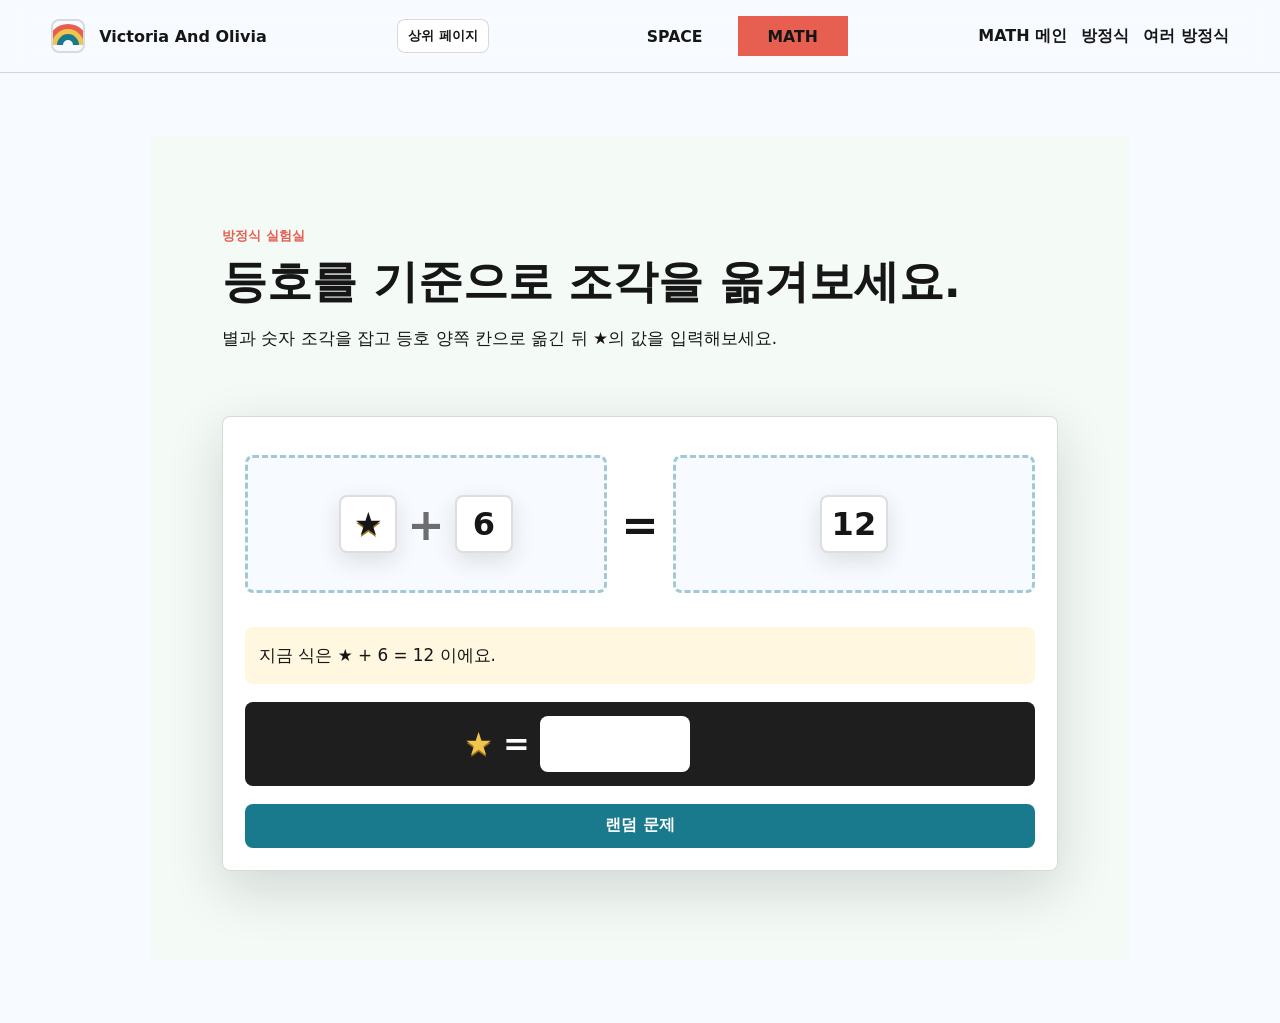
==== math-equation.html @ a4e1ad82 "Refine Victoria flow, space game structure, and UI updates" ====
<!doctype html>
<html lang="ko">
  <head>
    <meta charset="UTF-8" />
    <meta name="viewport" content="width=device-width, initial-scale=1.0" />
    <title>Math Equation</title>
    <link rel="stylesheet" href="src/styles.css" />
  </head>
  <body>
    <header class="topbar">
      <a class="brand" href="index.html" aria-label="Victoria And Olivia home">
        <span class="brand-mark" aria-hidden="true">
          <span class="rainbow-band rainbow-band-red"></span>
          <span class="rainbow-band rainbow-band-sun"></span>
          <span class="rainbow-band rainbow-band-sea"></span>
        </span>
        <span>Victoria And Olivia</span>
      </a>
      <button class="subtopic-link topbar-back-button" type="button" data-back-button data-back-fallback="math.html">상위 페이지</button>
      <div class="topic-switch" aria-label="주제 선택">
        <a class="topic-button" href="index.html#earth-return-game">SPACE</a>
        <a class="topic-button is-active" href="math.html">MATH</a>
      </div>
      <nav class="nav-links" aria-label="수학 페이지 이동">
        <a href="math.html">MATH 메인</a>
        <a href="math-equation.html">방정식</a>
        <a href="math-multi-equation.html">여러 방정식</a>
      </nav>
    </header>

    <main class="math-game-main">
      <section class="equation-section single-column" aria-labelledby="equation-title">
        <div class="equation-copy">
          <p class="eyebrow">방정식 실험실</p>
          <h1 id="equation-title">등호를 기준으로 조각을 옮겨보세요.</h1>
          <p>별과 숫자 조각을 잡고 등호 양쪽 칸으로 옮긴 뒤 ★의 값을 입력해보세요.</p>
        </div>
        <div class="equation-lab" aria-label="별 더하기 숫자 방정식 활동">
          <div class="equation-board">
            <div class="equation-side" data-equation-side="left">
              <div class="term-list" id="leftEquationTerms" aria-label="등호 앞쪽 조각"></div>
            </div>
            <span class="equals-sign">=</span>
            <div class="equation-side" data-equation-side="right">
              <div class="term-list" id="rightEquationTerms" aria-label="등호 뒤쪽 조각"></div>
            </div>
          </div>
          <div class="equation-tool-row" aria-label="방정식 안내">
            <p id="equationStatus">★와 숫자를 등호 양쪽 칸으로 끌어보세요.</p>
          </div>
          <div class="equation-result" aria-live="polite">
            <span class="star-symbol" aria-label="별">★</span>
            <span>=</span>
            <input id="starAnswerInput" class="star-answer-input" type="text" inputmode="numeric" aria-label="별의 값" />
            <span class="answer-feedback" id="answerFeedback"></span>
          </div>
          <button id="equationResetButton" type="button">랜덤 문제</button>
        </div>
      </section>
    </main>

    <script src="src/back-button.js"></script>
    <script src="src/math-equation.js"></script>
  </body>
</html>
---- src/styles.css ----
:root {
  --ink: #161616;
  --paper: #f7fbff;
  --sea: #187a8c;
  --leaf: #2f7d4b;
  --sun: #f1c44e;
  --coral: #e65f51;
  --violet: #6f5aa8;
  --line: rgba(22, 22, 22, 0.16);
  --shadow: 0 18px 55px rgba(22, 22, 22, 0.16);
}

* {
  box-sizing: border-box;
}

html {
  scroll-behavior: smooth;
}

body {
  margin: 0;
  color: var(--ink);
  background: var(--paper);
  font-family: Inter, ui-sans-serif, system-ui, -apple-system, BlinkMacSystemFont, "Segoe UI", sans-serif;
}

button,
a {
  font: inherit;
}

a {
  color: inherit;
  text-decoration: none;
}

[hidden] {
  display: none !important;
}

.profile-picker {
  display: grid;
  min-height: 100vh;
  place-items: center;
  padding: clamp(24px, 6vw, 72px);
  background:
    linear-gradient(135deg, #eaf8ff 0%, #f9fff2 52%, #fff3ed 100%);
}

.profile-picker-inner {
  display: grid;
  justify-items: center;
  gap: 18px;
  width: min(720px, 100%);
  text-align: center;
}

.brand-mark.profile-rainbow {
  position: relative;
  width: 118px;
  height: 118px;
  overflow: visible;
  background: transparent;
  border: 0;
  border-radius: 0;
  box-shadow: none;
}

.brand-mark.profile-rainbow .rainbow-band {
  left: 50%;
  bottom: -36px;
  width: 142px;
  height: 142px;
  border-width: 14px;
  border-top-color: transparent;
  border-right-color: transparent;
  border-bottom-color: transparent;
  border-left-color: transparent;
  border-radius: 50%;
  transform: translateX(-50%) rotate(-45deg);
}

.brand-mark.profile-rainbow .rainbow-band-sun {
  bottom: -26px;
  width: 112px;
  height: 112px;
}

.brand-mark.profile-rainbow .rainbow-band-sea {
  bottom: -16px;
  width: 82px;
  height: 82px;
}

.brand-mark.profile-rainbow .rainbow-band-red {
  border-top-color: #ed4a3c;
  border-right-color: #ed4a3c;
}

.brand-mark.profile-rainbow .rainbow-band-sun {
  border-top-color: #f6c333;
  border-right-color: #f6c333;
}

.brand-mark.profile-rainbow .rainbow-band-sea {
  border-top-color: #0f8cad;
  border-right-color: #0f8cad;
}

.profile-brand-title {
  margin: 0;
  color: #131313;
  font-size: clamp(2.6rem, 8.2vw, 5rem);
  font-weight: 900;
  line-height: 1.03;
  text-shadow: 0 2px 0 rgba(255, 255, 255, 0.7);
}

.profile-picker h1 {
  max-width: 680px;
  margin-bottom: 6px;
}

.profile-actions {
  display: grid;
  grid-template-columns: repeat(2, minmax(150px, 1fr));
  gap: 12px;
  width: min(420px, 100%);
}

.profile-button {
  min-height: 96px;
  font-size: 1.85rem;
  letter-spacing: 0;
}

.profile-button[data-profile-choice="olivia"] {
  background: var(--coral);
}

.profile-note {
  max-width: 520px;
}

.topbar {
  position: sticky;
  top: 0;
  z-index: 10;
  display: flex;
  flex-wrap: wrap;
  align-items: center;
  justify-content: space-between;
  gap: 24px;
  padding: 16px clamp(18px, 4vw, 52px);
  background: rgba(247, 251, 255, 0.88);
  border-bottom: 1px solid var(--line);
  backdrop-filter: blur(14px);
}

.brand,
.nav-links {
  display: flex;
  align-items: center;
  gap: 14px;
}

.brand {
  font-weight: 800;
}

.topic-switch {
  display: inline-flex;
  gap: 8px;
}

.topic-button {
  display: inline-flex;
  align-items: center;
  justify-content: center;
  min-height: 40px;
  min-width: 110px;
  padding: 8px 14px;
  border: 2px solid transparent;
  font-size: 0.98rem;
  font-weight: 900;
}

.topic-button.is-active {
  background: var(--coral);
}

.brand-mark {
  position: relative;
  display: block;
  width: 34px;
  height: 34px;
  overflow: hidden;
  background: #f7fbff;
  border: 2px solid rgba(22, 22, 22, 0.14);
  border-radius: 8px;
}

.rainbow-band {
  position: absolute;
  left: 50%;
  bottom: -15px;
  width: 42px;
  height: 42px;
  border: 6px solid;
  border-bottom-color: transparent;
  border-left-color: transparent;
  border-radius: 50%;
  transform: translateX(-50%) rotate(-45deg);
}

.rainbow-band-red {
  border-top-color: var(--coral);
  border-right-color: var(--coral);
}

.rainbow-band-sun {
  bottom: -10px;
  width: 32px;
  height: 32px;
  border-top-color: var(--sun);
  border-right-color: var(--sun);
}

.rainbow-band-sea {
  bottom: -5px;
  width: 22px;
  height: 22px;
  border-top-color: var(--sea);
  border-right-color: var(--sea);
}

.nav-links {
  font-weight: 700;
}

.subtopic-nav {
  display: flex;
  flex-wrap: wrap;
  gap: 8px;
  width: 100%;
  padding-top: 8px;
  border-top: 1px solid var(--line);
}

.subtopic-link {
  display: inline-flex;
  align-items: center;
  justify-content: center;
  min-height: 34px;
  padding: 6px 10px;
  color: var(--ink);
  background: #fff;
  border: 1px solid var(--line);
  border-radius: 8px;
  font-size: 0.84rem;
  font-weight: 800;
  text-decoration: none;
  cursor: pointer;
}

.subtopic-link:hover {
  background: #f2fff5;
}

.game-shell {
  display: grid;
  grid-template-columns: minmax(220px, 0.8fr) minmax(420px, 1.8fr) minmax(220px, 0.7fr);
  gap: clamp(16px, 2.2vw, 32px);
  align-items: stretch;
  min-height: calc(100vh - 68px);
  padding: clamp(18px, 4vw, 52px);
  background:
    radial-gradient(circle at 20% 10%, rgba(241, 196, 78, 0.28), transparent 25%),
    linear-gradient(135deg, #eaf8ff 0%, #f9fff2 52%, #fff3ed 100%);
}

.game-copy,
.toolbox,
.learn-section,
.playground-section {
  align-self: center;
}

.eyebrow {
  margin: 0 0 12px;
  color: var(--coral);
  font-size: 0.82rem;
  font-weight: 900;
  letter-spacing: 0;
  text-transform: uppercase;
}

h1,
h2,
h3,
p {
  overflow-wrap: anywhere;
}

h1 {
  margin: 0 0 18px;
  font-size: 2.8rem;
  line-height: 1.04;
}

h2 {
  margin: 0 0 18px;
  font-size: 2.3rem;
  line-height: 1.08;
}

h3 {
  margin: 0 0 10px;
}

p {
  margin: 0;
  font-size: 1.05rem;
  line-height: 1.7;
}

.game-stage {
  position: relative;
  align-self: center;
  overflow: hidden;
  background: #070a12;
  border: 4px solid #111;
  border-radius: 8px;
  box-shadow: var(--shadow);
}

#spaceCanvas {
  display: block;
  width: 100%;
  height: auto;
  aspect-ratio: 12 / 7;
  touch-action: none;
}

.hud {
  display: flex;
  align-items: center;
  justify-content: space-between;
  gap: 14px;
  padding: 14px;
  color: #fff;
  background: #111820;
  border-top: 1px solid rgba(255, 255, 255, 0.18);
}

.hud strong,
.hud span {
  display: block;
}

.hud span {
  color: rgba(255, 255, 255, 0.78);
  font-size: 0.92rem;
}

.hud-actions,
.toolbox,
.level-picker {
  display: grid;
  gap: 10px;
}

button {
  min-height: 44px;
  padding: 10px 16px;
  color: #fff;
  background: var(--sea);
  border: 0;
  border-radius: 8px;
  cursor: pointer;
  font-weight: 800;
}

button:hover {
  filter: brightness(1.08);
}

.toolbox {
  padding: 20px;
  background: rgba(255, 255, 255, 0.62);
  border: 1px solid var(--line);
  border-radius: 8px;
}

.tool-card {
  display: flex;
  align-items: center;
  justify-content: flex-start;
  gap: 12px;
  color: var(--ink);
  background: #fff;
  border: 2px solid transparent;
}

.tool-card.is-active {
  border-color: var(--sea);
}

.level-picker {
  margin-top: 8px;
  padding-top: 14px;
  border-top: 1px solid var(--line);
}

.level-picker h3 {
  margin: 0;
  font-size: 1rem;
}

.level-button {
  justify-content: flex-start;
  color: var(--ink);
  background: #fff;
  border: 2px solid transparent;
  text-align: left;
}

.level-button.is-active {
  border-color: var(--coral);
}

.level-button.is-complete {
  background: #f2fff5;
}

.tool-icon {
  width: 28px;
  height: 28px;
  border-radius: 50%;
}

.tool-icon.planet {
  background: radial-gradient(circle at 35% 30%, #fff7bd 0 12%, var(--sun) 13% 45%, #cc7d2b 46% 100%);
}

.tool-icon.heavy {
  background: radial-gradient(circle at 35% 30%, #baf4ff 0 12%, var(--sea) 13% 45%, #104f5e 46% 100%);
}

.toolbox p {
  font-size: 0.96rem;
}

.learn-section,
.equation-section,
.playground-section {
  padding: clamp(48px, 7vw, 88px) clamp(18px, 6vw, 72px);
}

.rule-grid {
  display: grid;
  grid-template-columns: repeat(3, minmax(0, 1fr));
  gap: 16px;
}

.rule-card {
  min-height: 180px;
  padding: 22px;
  background: #fff;
  border: 1px solid var(--line);
  border-radius: 8px;
}

.rule-card:nth-child(1) {
  border-top: 8px solid var(--leaf);
}

.rule-card:nth-child(2) {
  border-top: 8px solid var(--sun);
}

.rule-card:nth-child(3) {
  border-top: 8px solid var(--violet);
}

.equation-section {
  display: grid;
  grid-template-columns: minmax(240px, 0.9fr) minmax(420px, 1.4fr);
  gap: clamp(22px, 5vw, 70px);
  align-items: center;
  background: #f4fbf7;
}

.equation-lab {
  display: grid;
  gap: 18px;
  padding: 22px;
  background: #fff;
  border: 1px solid var(--line);
  border-radius: 8px;
  box-shadow: var(--shadow);
}

.equation-board {
  display: grid;
  grid-template-columns: minmax(0, 1fr) auto minmax(0, 1fr);
  gap: 14px;
  align-items: center;
  min-height: 170px;
}

.equation-side {
  position: relative;
  display: grid;
  align-items: center;
  justify-items: center;
  gap: 14px;
  min-height: 138px;
  padding: 18px;
  background: #f7fbff;
  border: 3px dashed rgba(24, 122, 140, 0.38);
  border-radius: 8px;
  font-size: 2.8rem;
  font-weight: 900;
}

.equation-side.is-dragging-over {
  background: #f2fff5;
  border-color: var(--leaf);
}

.term-list {
  display: flex;
  flex-wrap: wrap;
  align-items: center;
  justify-content: center;
  gap: 10px;
  min-height: 72px;
  width: 100%;
}

.equals-sign {
  font-size: 2.8rem;
  font-weight: 900;
}

.star-symbol {
  color: var(--sun);
  text-shadow: 0 2px 0 #9f6f17;
}

.equation-term {
  display: inline-grid;
  min-width: 58px;
  min-height: 58px;
  place-items: center;
  padding: 4px 10px;
  color: var(--ink);
  background: #fff;
  border: 2px solid rgba(22, 22, 22, 0.14);
  border-radius: 8px;
  box-shadow: 0 8px 22px rgba(22, 22, 22, 0.12);
  font-size: 2rem;
  font-weight: 900;
  cursor: grab;
  user-select: none;
}

.equation-term:active {
  cursor: grabbing;
}

.term-operator {
  color: rgba(22, 22, 22, 0.62);
}

.empty-side-zero {
  color: rgba(22, 22, 22, 0.46);
}

.equation-tool-row {
  display: grid;
  gap: 8px;
  padding: 14px;
  background: #fff7df;
  border-radius: 8px;
}

.equation-result {
  display: flex;
  flex-wrap: wrap;
  align-items: center;
  justify-content: center;
  gap: 10px;
  min-height: 64px;
  padding: 14px;
  color: #fff;
  background: #1e1e1e;
  border-radius: 8px;
  font-size: 2rem;
  font-weight: 900;
  text-align: center;
}

.star-answer-input {
  width: min(150px, 42vw);
  min-height: 56px;
  padding: 8px 12px;
  color: var(--ink);
  background: #fff;
  border: 2px solid rgba(255, 255, 255, 0.72);
  border-radius: 8px;
  font: inherit;
  font-size: 1.6rem;
  text-align: center;
}

.star-answer-input:focus {
  outline: 3px solid var(--sun);
  outline-offset: 2px;
}

.answer-feedback {
  min-width: 116px;
  color: var(--sun);
  font-size: 1.1rem;
}

.answer-feedback.is-correct {
  color: #9ce6a8;
}

.answer-feedback.is-incorrect {
  color: #ffb2aa;
}

.playground-section {
  color: #fff;
  background: #1e1e1e;
}

.math-home-main,
.math-game-main {
  padding: clamp(24px, 5vw, 64px);
}

.math-home-hero {
  margin-bottom: 20px;
}

.math-card-grid {
  display: grid;
  grid-template-columns: repeat(2, minmax(0, 1fr));
  gap: 16px;
}

.math-card {
  display: grid;
  align-content: start;
  gap: 12px;
  min-height: 220px;
  padding: 20px;
  background: #fff;
  border: 1px solid var(--line);
  border-radius: 8px;
}

.math-card h2,
.math-card p {
  margin: 0;
}

.math-card-link {
  display: inline-flex;
  align-items: center;
  justify-content: center;
  min-height: 42px;
  max-width: 140px;
  padding: 8px 12px;
  color: #fff;
  background: var(--sea);
  border-radius: 8px;
  font-weight: 800;
}

.equation-section.single-column {
  grid-template-columns: 1fr;
  max-width: 980px;
  margin-inline: auto;
}

.mini-game-grid {
  display: grid;
  grid-template-columns: repeat(3, minmax(0, 1fr));
  gap: 14px;
  margin: 22px 0 0;
}

.mini-game {
  display: grid;
  align-content: start;
  gap: 14px;
  min-height: 360px;
  padding: 18px;
  background: rgba(255, 255, 255, 0.1);
  border: 1px solid rgba(255, 255, 255, 0.2);
  border-radius: 8px;
}

.mini-game h3,
.mini-game p {
  margin: 0;
}

.mini-game h3 {
  font-size: 1.35rem;
}

.mini-game button {
  background: var(--sea);
}

.star-pad-grid,
.satellite-grid {
  display: grid;
  grid-template-columns: repeat(2, minmax(0, 1fr));
  gap: 10px;
}

.satellite-grid {
  grid-template-columns: repeat(3, minmax(0, 1fr));
}

.star-pad,
.satellite-cell,
.fuel-choice {
  min-height: 64px;
  color: var(--ink);
  background: #fff;
}

.star-pad {
  color: var(--sun);
  font-size: 1.7rem;
  text-shadow: 0 2px 0 #9f6f17;
}

.star-pad.is-lit {
  color: #fff;
  background: var(--sun);
  transform: translateY(-2px);
}

.satellite-cell.is-found,
.fuel-choice.is-correct {
  color: #fff;
  background: var(--leaf);
}

.satellite-cell.is-missed,
.fuel-choice.is-incorrect {
  color: #fff;
  background: var(--coral);
}

.fuel-prompt {
  display: grid;
  min-height: 76px;
  place-items: center;
  color: var(--ink);
  background: #fff7df;
  border-radius: 8px;
  font-size: 2rem;
  font-weight: 800;
}

.fuel-choices {
  display: grid;
  grid-template-columns: repeat(3, minmax(0, 1fr));
  gap: 10px;
}

.mini-game-status {
  min-height: 52px;
}

.equation-quiz-progress {
  font-size: 0.95rem;
  font-weight: 800;
}

.equation-quiz-list {
  display: grid;
  gap: 10px;
  margin: 0;
  padding: 0;
  list-style: none;
}

.equation-quiz-item {
  display: grid;
  grid-template-columns: 80px minmax(320px, 1fr) minmax(90px, 120px) minmax(140px, 1fr);
  gap: 10px;
  align-items: center;
  padding: 10px;
  background: #fff;
  border: 1px solid var(--line);
  border-radius: 8px;
}

.equation-quiz-expression {
  color: var(--ink);
  font-weight: 800;
}

.equation-quiz-input {
  min-height: 40px;
  padding: 6px 8px;
  border: 2px solid var(--line);
  border-radius: 8px;
  font: inherit;
  font-weight: 700;
  text-align: center;
}

.equation-quiz-board {
  display: grid;
  grid-template-columns: minmax(0, 1fr) auto minmax(0, 1fr);
  align-items: center;
  gap: 8px;
}

.equation-quiz-side {
  display: flex;
  flex-wrap: wrap;
  align-items: center;
  justify-content: center;
  gap: 8px;
  min-height: 52px;
  padding: 6px;
  background: #f7fbff;
  border: 2px dashed rgba(24, 122, 140, 0.34);
  border-radius: 8px;
}

.equation-quiz-side.is-dragging-over {
  background: #f2fff5;
  border-color: var(--leaf);
}

.equation-quiz-equals {
  color: rgba(22, 22, 22, 0.72);
  font-size: 1.2rem;
  font-weight: 900;
}

.equation-quiz-term {
  min-width: 46px;
  min-height: 40px;
  padding: 2px 8px;
  font-size: 1.35rem;
  box-shadow: none;
}

.equation-quiz-input.is-correct {
  border-color: #4fbe6f;
}

.equation-quiz-input.is-incorrect {
  border-color: var(--coral);
}

.equation-quiz-result {
  color: rgba(22, 22, 22, 0.66);
  font-size: 0.92rem;
  font-weight: 800;
}

.equation-quiz-result.is-correct {
  color: #2f7d4b;
}

.equation-quiz-result.is-incorrect {
  color: #c5483f;
}

.quiz-action-row {
  display: grid;
  grid-template-columns: repeat(2, minmax(0, 1fr));
  gap: 10px;
}

@media (max-width: 1040px) {
  .game-shell,
  .equation-section {
    grid-template-columns: 1fr;
  }

  .game-copy,
  .toolbox {
    align-self: auto;
  }
}

@media (max-width: 720px) {
  .topbar,
  .hud {
    align-items: stretch;
    flex-direction: column;
  }

  .topbar,
  .hud {
    display: grid;
  }

  .nav-links,
  .hud-actions,
  .rule-grid,
  .equation-board,
  .equation-tool-row,
  .mini-game-grid {
    grid-template-columns: 1fr;
  }

  .topic-switch {
    justify-content: center;
  }

  .subtopic-nav {
    justify-content: center;
  }

  .equation-quiz-item {
    grid-template-columns: 1fr;
  }

  .math-card-grid {
    grid-template-columns: 1fr;
  }

  .nav-links {
    justify-content: space-between;
    font-size: 0.92rem;
  }

  .profile-actions {
    grid-template-columns: 1fr;
  }

  .rule-grid,
  .mini-game-grid {
    display: grid;
  }

  .game-shell {
    padding-inline: 14px;
  }

  #spaceCanvas {
    aspect-ratio: 12 / 8.5;
  }

  h1 {
    font-size: 2.15rem;
  }

  h2 {
    font-size: 1.8rem;
  }

  .equals-sign {
    text-align: center;
  }

  .equation-side {
    font-size: 2.15rem;
  }
}
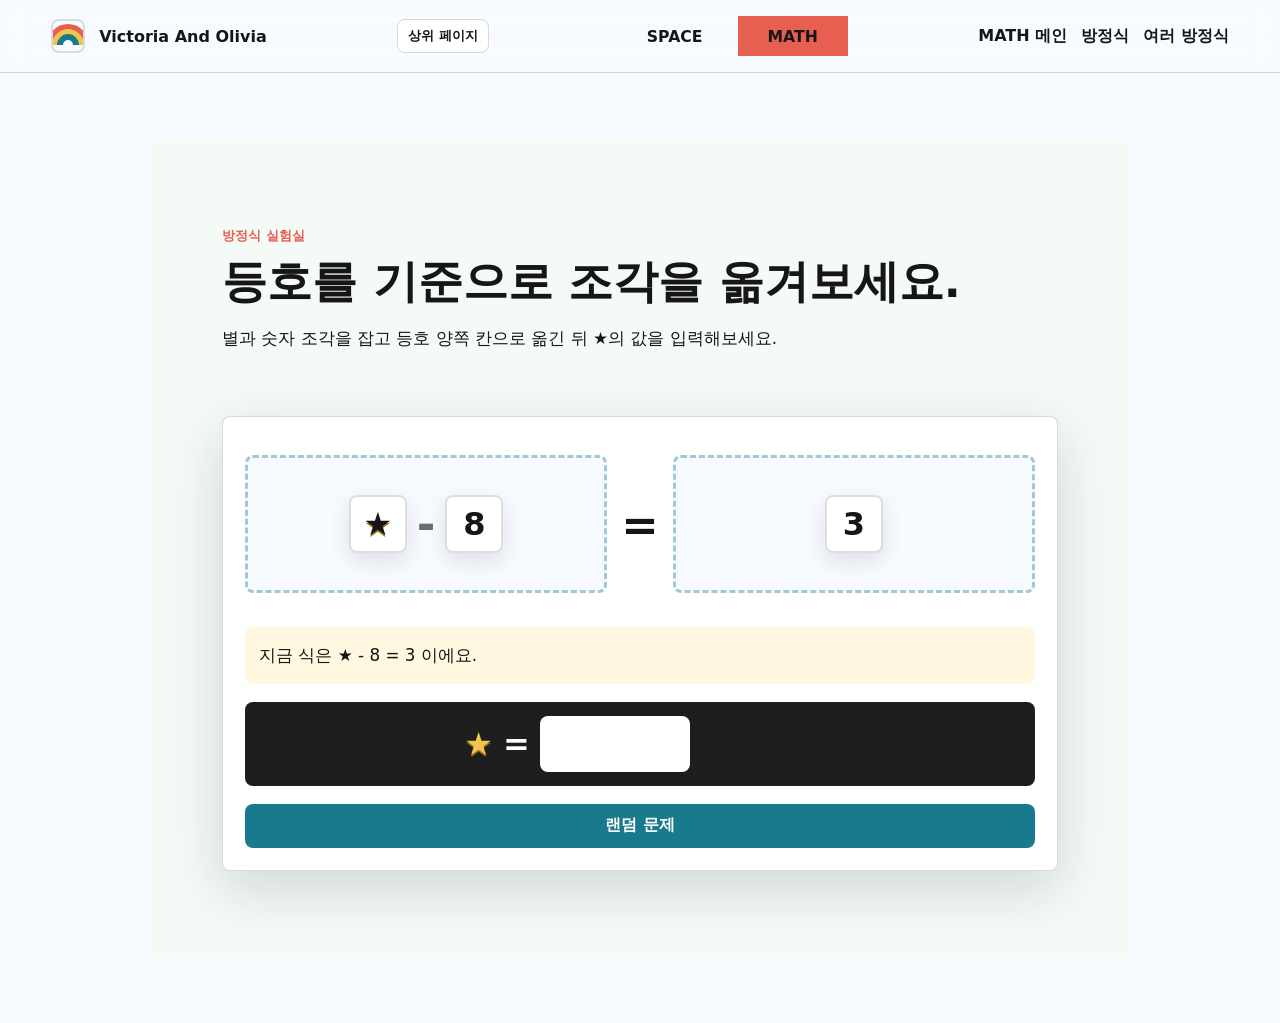
==== commit 291d1a50: "Restructure Space flow and add animated space coordinate game" ====
--- a/math-equation.html
+++ b/math-equation.html
@@ -18,7 +18,7 @@
       </a>
       <button class="subtopic-link topbar-back-button" type="button" data-back-button data-back-fallback="math.html">상위 페이지</button>
       <div class="topic-switch" aria-label="주제 선택">
-        <a class="topic-button" href="index.html#earth-return-game">SPACE</a>
+        <a class="topic-button" href="space.html">SPACE</a>
         <a class="topic-button is-active" href="math.html">MATH</a>
       </div>
       <nav class="nav-links" aria-label="수학 페이지 이동">
--- a/src/styles.css
+++ b/src/styles.css
@@ -343,6 +343,14 @@
   touch-action: none;
 }
 
+#coordinateCanvas {
+  display: block;
+  width: 100%;
+  height: auto;
+  aspect-ratio: 12 / 7;
+  touch-action: none;
+}
+
 .hud {
   display: flex;
   align-items: center;
@@ -508,6 +516,8 @@
   gap: 14px;
   align-items: center;
   min-height: 170px;
+  touch-action: none;
+  overscroll-behavior: contain;
 }
 
 .equation-side {
@@ -523,6 +533,7 @@
   border-radius: 8px;
   font-size: 2.8rem;
   font-weight: 900;
+  touch-action: none;
 }
 
 .equation-side.is-dragging-over {
@@ -565,6 +576,7 @@
   font-weight: 900;
   cursor: grab;
   user-select: none;
+  touch-action: none;
 }
 
 .equation-term:active {
@@ -829,6 +841,8 @@
   grid-template-columns: minmax(0, 1fr) auto minmax(0, 1fr);
   align-items: center;
   gap: 8px;
+  touch-action: none;
+  overscroll-behavior: contain;
 }
 
 .equation-quiz-side {
@@ -842,6 +856,7 @@
   background: #f7fbff;
   border: 2px dashed rgba(24, 122, 140, 0.34);
   border-radius: 8px;
+  touch-action: none;
 }
 
 .equation-quiz-side.is-dragging-over {
@@ -861,6 +876,7 @@
   padding: 2px 8px;
   font-size: 1.35rem;
   box-shadow: none;
+  touch-action: none;
 }
 
 .equation-quiz-input.is-correct {
@@ -889,6 +905,21 @@
   display: grid;
   grid-template-columns: repeat(2, minmax(0, 1fr));
   gap: 10px;
+}
+
+#coordinateMoveList {
+  display: grid;
+  gap: 6px;
+  margin: 0;
+  padding-left: 20px;
+}
+
+.coordinate-input {
+  width: 86px;
+}
+
+.coordinate-controls {
+  gap: 8px;
 }
 
 @media (max-width: 1040px) {
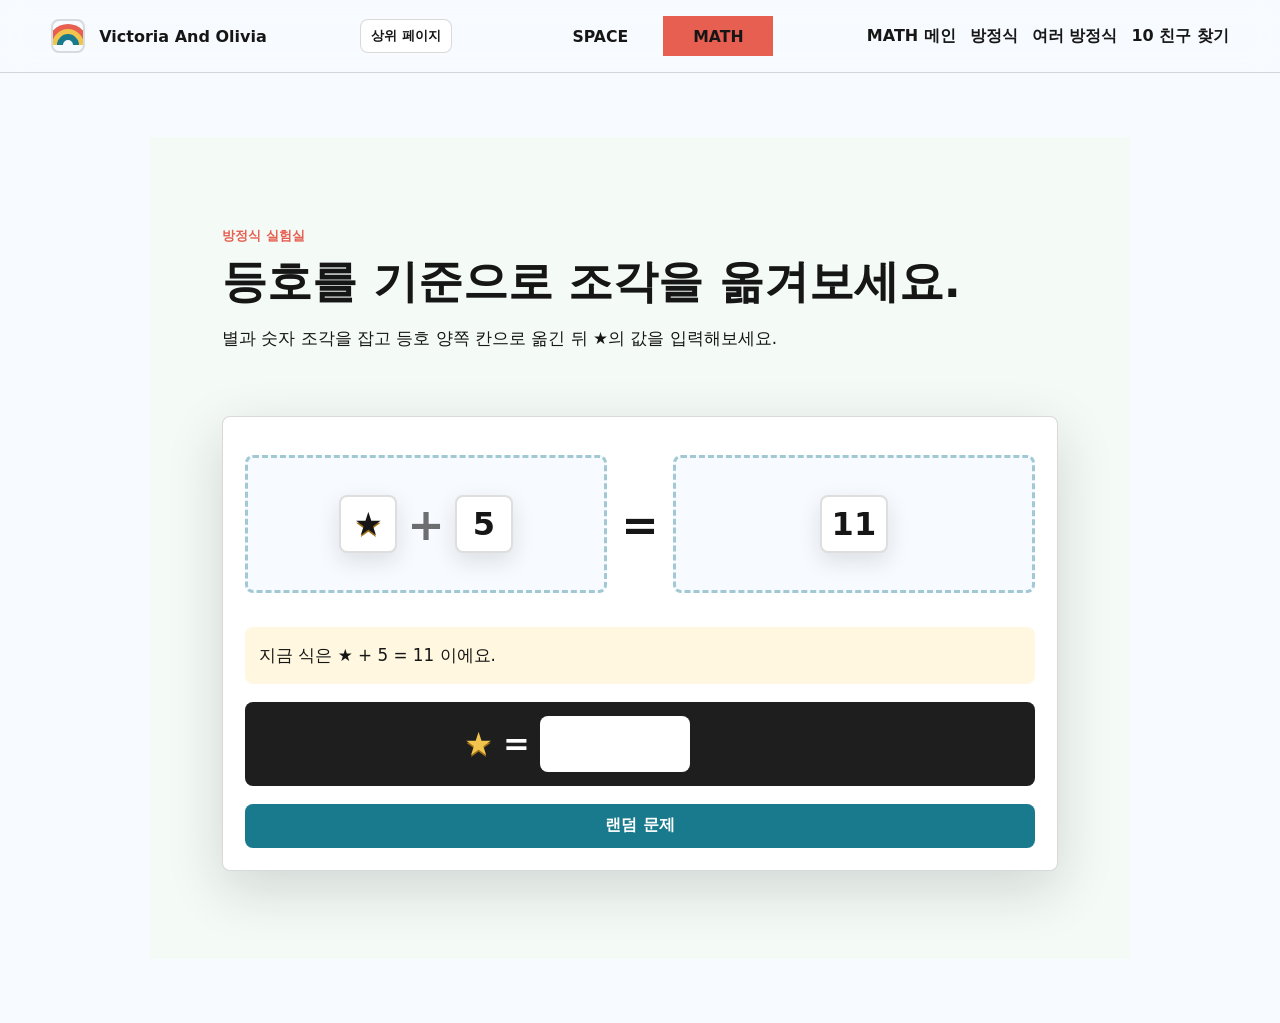
==== commit 52f54d5f: "Add Number Bonds game and improve space coordinate interactions" ====
--- a/math-equation.html
+++ b/math-equation.html
@@ -25,6 +25,7 @@
         <a href="math.html">MATH 메인</a>
         <a href="math-equation.html">방정식</a>
         <a href="math-multi-equation.html">여러 방정식</a>
+        <a href="math-number-bonds.html">10 친구 찾기</a>
       </nav>
     </header>
 
--- a/src/styles.css
+++ b/src/styles.css
@@ -501,6 +501,7 @@
 }
 
 .equation-lab {
+  position: relative;
   display: grid;
   gap: 18px;
   padding: 22px;
@@ -922,6 +923,115 @@
   gap: 8px;
 }
 
+.coordinate-move-row {
+  display: grid;
+  grid-template-columns: auto auto minmax(72px, 92px) auto auto auto minmax(72px, 92px) auto;
+  align-items: center;
+  gap: 8px;
+  padding: 10px 14px;
+  border: 1px solid var(--line);
+  border-radius: 8px;
+}
+
+.coordinate-select {
+  min-height: 38px;
+  padding: 6px 8px;
+  border: 2px solid var(--line);
+  border-radius: 8px;
+  font: inherit;
+  font-weight: 700;
+}
+
+.coordinate-step-input {
+  text-align: center;
+}
+
+.number-bonds-grid {
+  display: grid;
+  grid-template-columns: repeat(3, minmax(0, 1fr));
+  gap: 10px;
+}
+
+.number-bonds-card {
+  min-height: 74px;
+  color: var(--ink);
+  background: #fff;
+  border: 2px solid rgba(22, 22, 22, 0.16);
+  font-size: 2rem;
+  font-weight: 900;
+}
+
+.number-bonds-card.is-selected {
+  border-color: var(--sea);
+  background: #eef8fb;
+}
+
+.number-bonds-result {
+  justify-content: space-between;
+  gap: 12px;
+}
+
+.motivation-layer {
+  position: absolute;
+  inset: 0;
+  display: grid;
+  place-items: center;
+  pointer-events: none;
+}
+
+.motivation-burst {
+  display: grid;
+  justify-items: center;
+  gap: 8px;
+  opacity: 0;
+  transform: translateY(14px) scale(0.92);
+}
+
+.motivation-burst.is-visible {
+  animation: motivation-pop 900ms ease-out;
+}
+
+.motivation-text {
+  padding: 6px 14px;
+  color: #fff;
+  background: rgba(47, 125, 75, 0.94);
+  border: 2px solid rgba(255, 255, 255, 0.75);
+  border-radius: 8px;
+  font-size: 1.2rem;
+  font-weight: 900;
+}
+
+.motivation-mascot {
+  display: inline-grid;
+  width: 52px;
+  height: 52px;
+  place-items: center;
+  background: #fff7df;
+  border: 2px solid rgba(22, 22, 22, 0.2);
+  border-radius: 8px;
+  font-size: 1.8rem;
+  box-shadow: 0 10px 18px rgba(22, 22, 22, 0.18);
+}
+
+@keyframes motivation-pop {
+  0% {
+    opacity: 0;
+    transform: translateY(20px) scale(0.85);
+  }
+  20% {
+    opacity: 1;
+    transform: translateY(0) scale(1.05);
+  }
+  75% {
+    opacity: 1;
+    transform: translateY(-3px) scale(1);
+  }
+  100% {
+    opacity: 0;
+    transform: translateY(-18px) scale(0.96);
+  }
+}
+
 @media (max-width: 1040px) {
   .game-shell,
   .equation-section {
@@ -971,6 +1081,10 @@
     grid-template-columns: 1fr;
   }
 
+  .coordinate-move-row {
+    grid-template-columns: repeat(2, minmax(0, 1fr));
+  }
+
   .nav-links {
     justify-content: space-between;
     font-size: 0.92rem;
